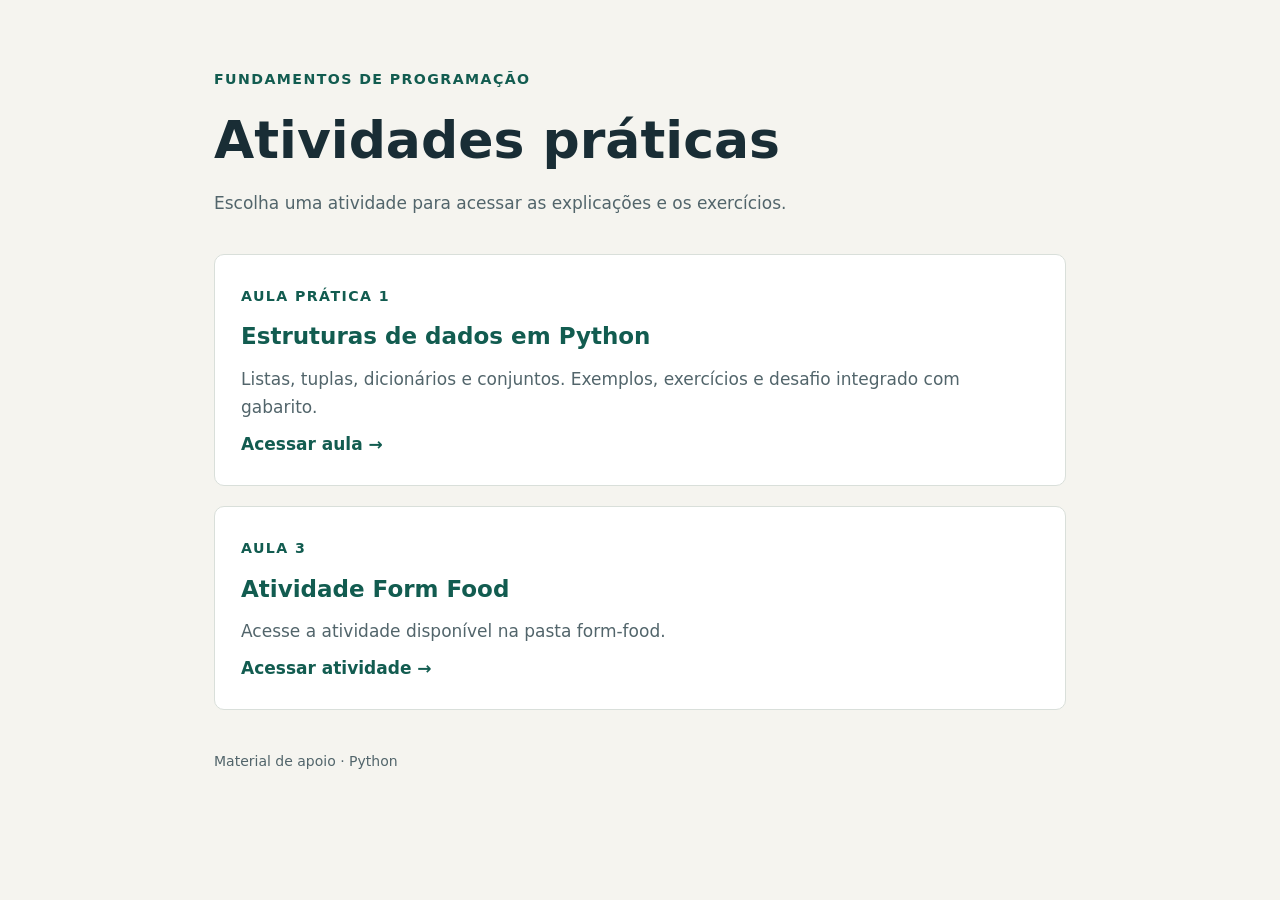
==== index.html @ 542c08bf "primeiro commit" ====
<!DOCTYPE html>
<html lang="pt-BR">
<head>
  <meta charset="UTF-8">
  <meta name="viewport" content="width=device-width, initial-scale=1">
  <title>Atividades práticas · Python</title>
  <style>
    *{box-sizing:border-box}body{margin:0;background:#f5f4ef;color:#192d35;font:17px/1.7 system-ui,sans-serif}main{max-width:900px;margin:auto;padding:64px 24px}small{color:#125c50;font-weight:700;letter-spacing:.1em;text-transform:uppercase}h1{font-size:clamp(32px,6vw,52px);line-height:1.15;margin:18px 0}p{color:#52656b}nav{display:grid;gap:20px;margin-top:36px}a{display:block;padding:26px;background:white;border:1px solid #d9dfda;border-radius:10px;color:#125c50;text-decoration:none}a:hover{border-color:#125c50}a:focus-visible{outline:3px solid #e6b34b;outline-offset:4px}h2{font-size:23px;margin:8px 0}a p{margin:8px 0}a span{font-weight:700}footer{margin-top:40px;font-size:14px;color:#52656b}
  </style>
</head>
<body>
  <main>
    <small>Fundamentos de programação</small>
    <h1>Atividades práticas</h1>
    <p>Escolha uma atividade para acessar as explicações e os exercícios.</p>
    <nav aria-label="Atividades disponíveis">
      <a href="aula-pratica-1/index.html">
        <small>Aula prática 1</small>
        <h2>Estruturas de dados em Python</h2>
        <p>Listas, tuplas, dicionários e conjuntos. Exemplos, exercícios e desafio integrado com gabarito.</p>
        <span>Acessar aula →</span>
      </a>
      <a href="aula%203/form-food/index.html">
        <small>Aula 3</small>
        <h2>Atividade Form Food</h2>
        <p>Acesse a atividade disponível na pasta form-food.</p>
        <span>Acessar atividade →</span>
      </a>
    </nav>
    <footer>Material de apoio · Python</footer>
  </main>
</body>
</html>
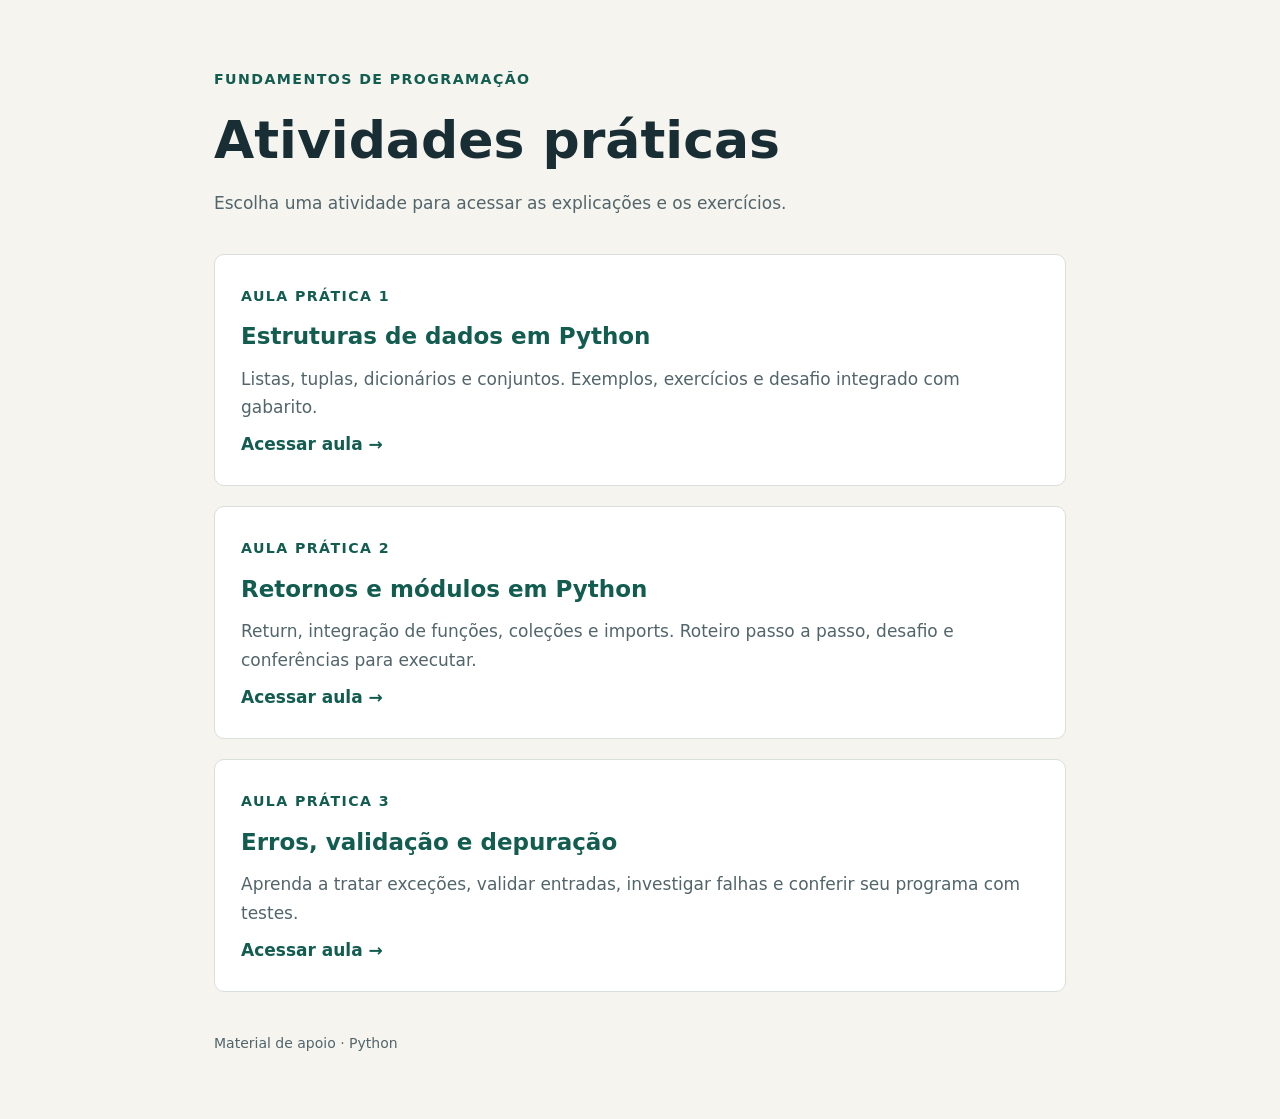
==== commit d2c73bcf: "AJUSTE DE AULAS" ====
--- a/index.html
+++ b/index.html
@@ -20,11 +20,17 @@
         <p>Listas, tuplas, dicionários e conjuntos. Exemplos, exercícios e desafio integrado com gabarito.</p>
         <span>Acessar aula →</span>
       </a>
-      <a href="aula%203/form-food/index.html">
-        <small>Aula 3</small>
-        <h2>Atividade Form Food</h2>
-        <p>Acesse a atividade disponível na pasta form-food.</p>
-        <span>Acessar atividade →</span>
+      <a href="aula-pratica-2/index.html">
+        <small>Aula prática 2</small>
+        <h2>Retornos e módulos em Python</h2>
+        <p>Return, integração de funções, coleções e imports. Roteiro passo a passo, desafio e conferências para executar.</p>
+        <span>Acessar aula →</span>
+      </a>
+      <a href="aula-pratica-3/index.html">
+        <small>Aula prática 3</small>
+        <h2>Erros, validação e depuração</h2>
+        <p>Aprenda a tratar exceções, validar entradas, investigar falhas e conferir seu programa com testes.</p>
+        <span>Acessar aula →</span>
       </a>
     </nav>
     <footer>Material de apoio · Python</footer>
